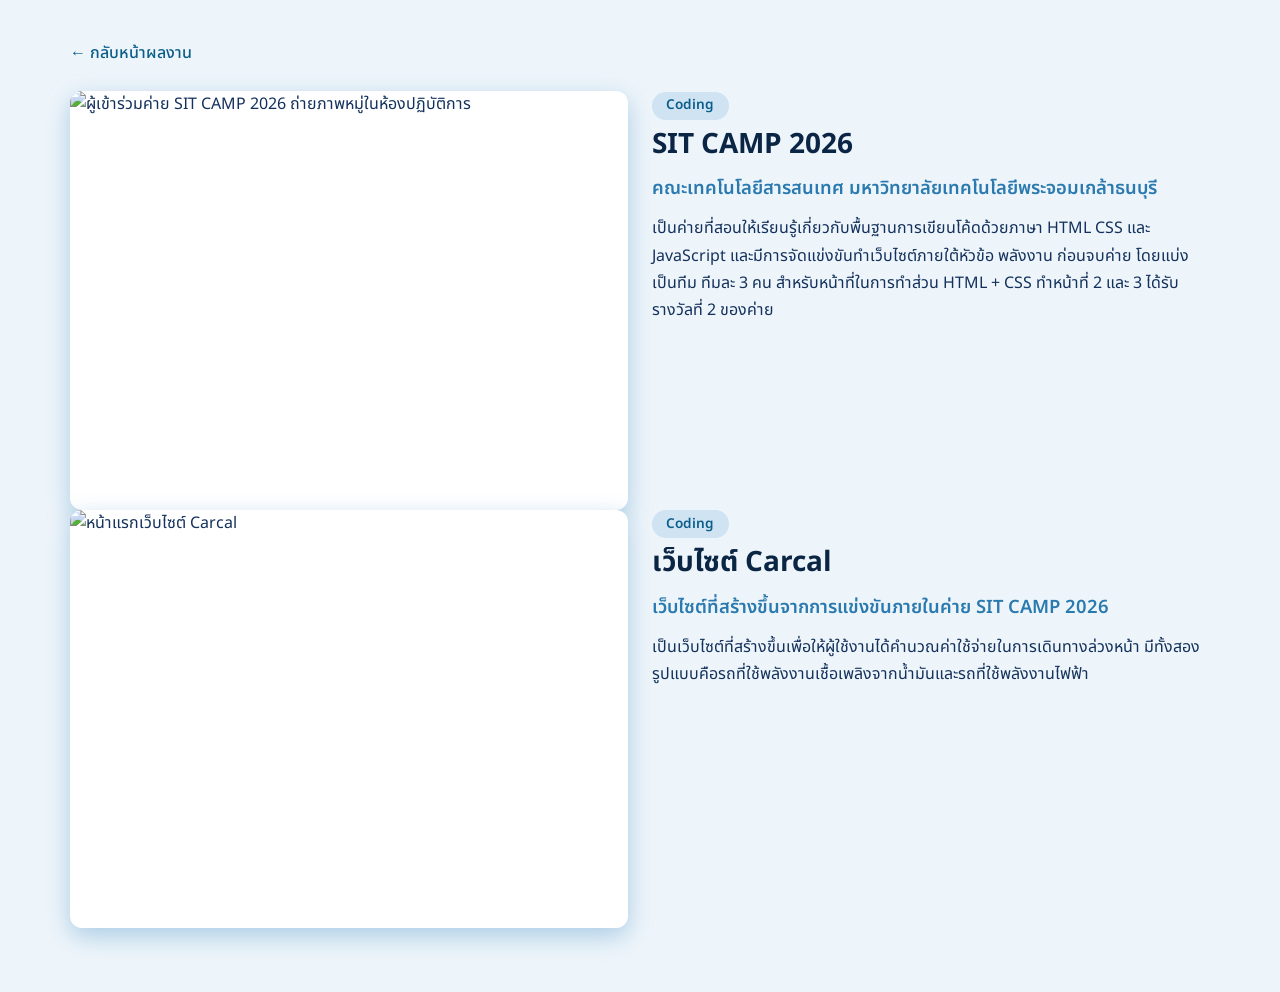
==== detail-sitcamp.html @ 486a6403 "Create detail-sitcamp.html" ====
<!DOCTYPE html>
<html lang="th">

<head>
    <meta charset="UTF-8">
    <meta name="viewport" content="width=device-width, initial-scale=1.0">
    <title>SIT CAMP 2026 | Codefolio/Gam</title>
    <link rel="preconnect" href="https://fonts.googleapis.com">
    <link rel="preconnect" href="https://fonts.gstatic.com" crossorigin>
    <link href="https://fonts.googleapis.com/css2?family=Noto+Sans+Thai:wght@100..900&display=swap" rel="stylesheet">
    <link href="https://cdn.jsdelivr.net/npm/bootstrap@5.3.3/dist/css/bootstrap.min.css" rel="stylesheet">
    <link rel="stylesheet" href="style.css">
</head>

<body>
    <main class="container detail">
        <a href="index.html" class="back-link">← กลับหน้าผลงาน</a>

        <!-- บล็อกที่ 1: SIT CAMP 2026 -->
        <section class="detail-block">
            <div class="row g-4 align-items-start">
                <div class="col-lg-6">
                    <div id="sitCarousel" class="carousel slide detail-carousel" data-bs-ride="carousel">
                        <div class="carousel-indicators">
                            <button type="button" data-bs-target="#sitCarousel" data-bs-slide-to="0"
                                class="active" aria-current="true" aria-label="รูปที่ 1"></button>
                            <button type="button" data-bs-target="#sitCarousel" data-bs-slide-to="1"
                                aria-label="รูปที่ 2"></button>
                            <button type="button" data-bs-target="#sitCarousel" data-bs-slide-to="2"
                                aria-label="รูปที่ 3"></button>
                        </div>
                        <div class="carousel-inner">
                            <div class="carousel-item active">
                                <img src="photo/sit02.jpg" class="d-block w-100" alt="ผู้เข้าร่วมค่าย SIT CAMP 2026 ถ่ายภาพหมู่ในห้องปฏิบัติการ">
                            </div>
                            <div class="carousel-item">
                                <img src="photo/sit03.jpg" class="d-block w-100" alt="บรรยากาศการเรียนในค่าย SIT CAMP 2026">
                            </div>
                            <div class="carousel-item">
                                <img src="photo/sit-camp-2026.jpg" class="d-block w-100" alt="เกียรติบัตร SIT CAMP 2026">
                            </div>
                        </div>
                        <button class="carousel-control-prev" type="button" data-bs-target="#sitCarousel"
                            data-bs-slide="prev">
                            <span class="carousel-control-prev-icon" aria-hidden="true"></span>
                            <span class="visually-hidden">ก่อนหน้า</span>
                        </button>
                        <button class="carousel-control-next" type="button" data-bs-target="#sitCarousel"
                            data-bs-slide="next">
                            <span class="carousel-control-next-icon" aria-hidden="true"></span>
                            <span class="visually-hidden">ถัดไป</span>
                        </button>
                    </div>
                </div>

                <div class="col-lg-6">
                    <span class="work-tag">Coding</span>
                    <h1 class="detail-title">SIT CAMP 2026</h1>
                    <h2 class="detail-subtitle">คณะเทคโนโลยีสารสนเทศ มหาวิทยาลัยเทคโนโลยีพระจอมเกล้าธนบุรี</h2>
                    <p class="detail-text">เป็นค่ายที่สอนให้เรียนรู้เกี่ยวกับพื้นฐานการเขียนโค้ดด้วยภาษา HTML CSS
                        และ JavaScript และมีการจัดแข่งขันทำเว็บไซต์ภายใต้หัวข้อ พลังงาน ก่อนจบค่าย
                        โดยแบ่งเป็นทีม ทีมละ 3 คน สำหรับหน้าที่ในการทำส่วน HTML + CSS ทำหน้าที่ 2 และ 3
                        ได้รับรางวัลที่ 2 ของค่าย</p>
                </div>
            </div>
        </section>

        <!-- บล็อกที่ 2: เว็บไซต์ Carcal -->
        <section class="detail-block">
            <div class="row g-4 align-items-start">
                <div class="col-lg-6">
                    <div id="carcalCarousel" class="carousel slide detail-carousel carousel-contain" data-bs-ride="carousel">
                        <div class="carousel-indicators">
                            <button type="button" data-bs-target="#carcalCarousel" data-bs-slide-to="0"
                                class="active" aria-current="true" aria-label="รูปที่ 1"></button>
                            <button type="button" data-bs-target="#carcalCarousel" data-bs-slide-to="1"
                                aria-label="รูปที่ 2"></button>
                            <button type="button" data-bs-target="#carcalCarousel" data-bs-slide-to="2"
                                aria-label="รูปที่ 3"></button>
                            <button type="button" data-bs-target="#carcalCarousel" data-bs-slide-to="3"
                                aria-label="รูปที่ 4"></button>
                        </div>
                        <div class="carousel-inner">
                            <div class="carousel-item active">
                                <img src="photo/carcal01.jpg" class="d-block w-100" alt="หน้าแรกเว็บไซต์ Carcal">
                            </div>
                            <div class="carousel-item">
                                <img src="photo/carcal02.jpg" class="d-block w-100" alt="หน้าคำนวณค่าน้ำมัน">
                            </div>
                            <div class="carousel-item">
                                <img src="photo/carcal03.jpg" class="d-block w-100" alt="หน้าคำนวณค่าชาร์จรถไฟฟ้า">
                            </div>
                            <div class="carousel-item">
                                <img src="photo/qr-carcal.jpeg" class="d-block w-100" alt="QR Code เข้าเว็บไซต์ Carcal">
                            </div>
                        </div>
                        <button class="carousel-control-prev" type="button" data-bs-target="#carcalCarousel"
                            data-bs-slide="prev">
                            <span class="carousel-control-prev-icon" aria-hidden="true"></span>
                            <span class="visually-hidden">ก่อนหน้า</span>
                        </button>
                        <button class="carousel-control-next" type="button" data-bs-target="#carcalCarousel"
                            data-bs-slide="next">
                            <span class="carousel-control-next-icon" aria-hidden="true"></span>
                            <span class="visually-hidden">ถัดไป</span>
                        </button>
                    </div>
                </div>

                <div class="col-lg-6">
                    <span class="work-tag">Coding</span>
                    <h2 class="detail-title">เว็บไซต์ Carcal</h2>
                    <h3 class="detail-subtitle">เว็บไซต์ที่สร้างขึ้นจากการแข่งขันภายในค่าย SIT CAMP 2026</h3>
                    <p class="detail-text">เป็นเว็บไซต์ที่สร้างขึ้นเพื่อให้ผู้ใช้งานได้คำนวณค่าใช้จ่ายในการเดินทางล่วงหน้า
                        มีทั้งสองรูปแบบคือรถที่ใช้พลังงานเชื้อเพลิงจากน้ำมันและรถที่ใช้พลังงานไฟฟ้า</p>
                </div>
            </div>
        </section>
    </main>

    <script src="https://cdn.jsdelivr.net/npm/bootstrap@5.3.3/dist/js/bootstrap.bundle.min.js"></script>
</body>

</html>
---- style.css ----
:root {
    --text: #0b2545;
    --topic: #2a7ab0;
    --answer: #13315c;
    --paper: #eef5fa;
    --line: #2f80c0;
    --border: #cfe3f3;
    --shadow: rgba(47, 128, 192, 0.35);
    --m6: #0b5e8a;
    --m6-dark: #084868;
    --space: #ffffff;
}

body {
    font-family: "Noto Sans Thai", sans-serif;
    background-color: var(--paper);
    color: var(--answer);
    line-height: 1.7;
}

/* ---------- Profile ---------- */
.profile {
    background-color: var(--paper);
    border-bottom: 4px solid var(--line);
    padding: 3rem 0;
}

.profile-photo {
    width: 100%;
    max-width: 260px;
    aspect-ratio: 1 / 1;
    object-fit: cover;
    border-radius: 50%;
    border: 15px solid var(--border);
    box-shadow: 0 0 50px var(--shadow);
    background: var(--space);
}

.profile-name {
    color: var(--text);
    font-weight: 700;
    margin-bottom: 0;
}

.profile-sub {
    color: var(--m6);
    font-weight: 600;
    margin-bottom: 1rem;
}

.profile-info {
    display: grid;
    grid-template-columns: max-content 1fr;
    gap: 0.25rem 1.25rem;
}

.profile-info dt {
    color: var(--topic);
    font-weight: 600;
}

.profile-info dd {
    color: var(--answer);
    font-weight: 400;
    margin: 0;
}

.profile-about {
    color: var(--text);
}

/* ---------- Filter ---------- */
.filter-bar {
    position: sticky;
    top: 0;
    z-index: 10;
    display: flex;
    flex-wrap: wrap;
    gap: 0.5rem;
    margin-bottom: 1.5rem;
    padding: 0.75rem 0;
    background: var(--paper);
    border-bottom: 1px solid var(--border);
}

.filter-bar label {
    padding: 0.4rem 1.25rem;
    border: 1px solid var(--m6);
    border-radius: 999px;
    background: var(--space);
    color: var(--m6);
    font-weight: 500;
    cursor: pointer;
    transition: background .15s, color .15s, border-color .15s;
}

.filter-bar label:hover {
    background: var(--border);
    border-color: var(--m6);
}

#cat-all:checked ~ .filter-bar label[for="cat-all"],
#cat-media:checked ~ .filter-bar label[for="cat-media"],
#cat-coding:checked ~ .filter-bar label[for="cat-coding"] {
    background: var(--m6);
    border-color: var(--m6);
    color: var(--space);
}

#cat-all:focus-visible ~ .filter-bar label[for="cat-all"],
#cat-media:focus-visible ~ .filter-bar label[for="cat-media"],
#cat-coding:focus-visible ~ .filter-bar label[for="cat-coding"] {
    outline: 3px solid var(--line);
    outline-offset: 2px;
}

#cat-media:checked ~ .work-list .work:not([data-category="Media"]),
#cat-coding:checked ~ .work-list .work:not([data-category="Coding"]) {
    display: none;
}

/* ---------- Works ---------- */
.work {
    padding: 3rem 0;
    border-bottom: 1px solid var(--border);
}

.work-media {
    width: 100%;
    height: auto;
    border-radius: 12px;
    box-shadow: 0 8px 24px var(--shadow);
}

.work-tag {
    display: inline-block;
    padding: 0.15rem 0.9rem;
    margin-bottom: 0.5rem;
    border-radius: 999px;
    background: var(--border);
    color: var(--m6);
    font-size: 0.85rem;
    font-weight: 600;
}

.work-title {
    color: var(--text);
    font-weight: 700;
    font-size: 1.25rem;
}

.work-desc {
    color: var(--answer);
}

.btn-detail {
    display: inline-block;
    padding: 0.5rem 1.5rem;
    border-radius: 999px;
    background: var(--m6);
    color: var(--space);
    text-decoration: none;
    font-weight: 500;
    transition: background .15s;
}

.btn-detail:hover {
    background: var(--m6-dark);
    color: var(--space);
}

/* ---------- Detail page ---------- */
.detail {
    padding: 2.5rem 0 4rem;
}

.back-link {
    display: inline-block;
    margin-bottom: 1.5rem;
    color: var(--m6);
    text-decoration: none;
    font-weight: 500;
}

.back-link:hover {
    color: var(--m6-dark);
    text-decoration: underline;
}

.detail-carousel {
    border-radius: 12px;
    overflow: hidden;
    box-shadow: 0 8px 24px var(--shadow);
    background: var(--space);
}

.detail-carousel img {
    aspect-ratio: 4 / 3;
    object-fit: cover;
}

.detail-title {
    color: var(--text);
    font-weight: 700;
    font-size: 1.75rem;
    margin-bottom: 1rem;
}

.detail-subtitle {
    color: var(--topic);
    font-weight: 600;
    font-size: 1.15rem;
    margin-bottom: 1rem;
}

.detail-text {
    color: var(--answer);
}
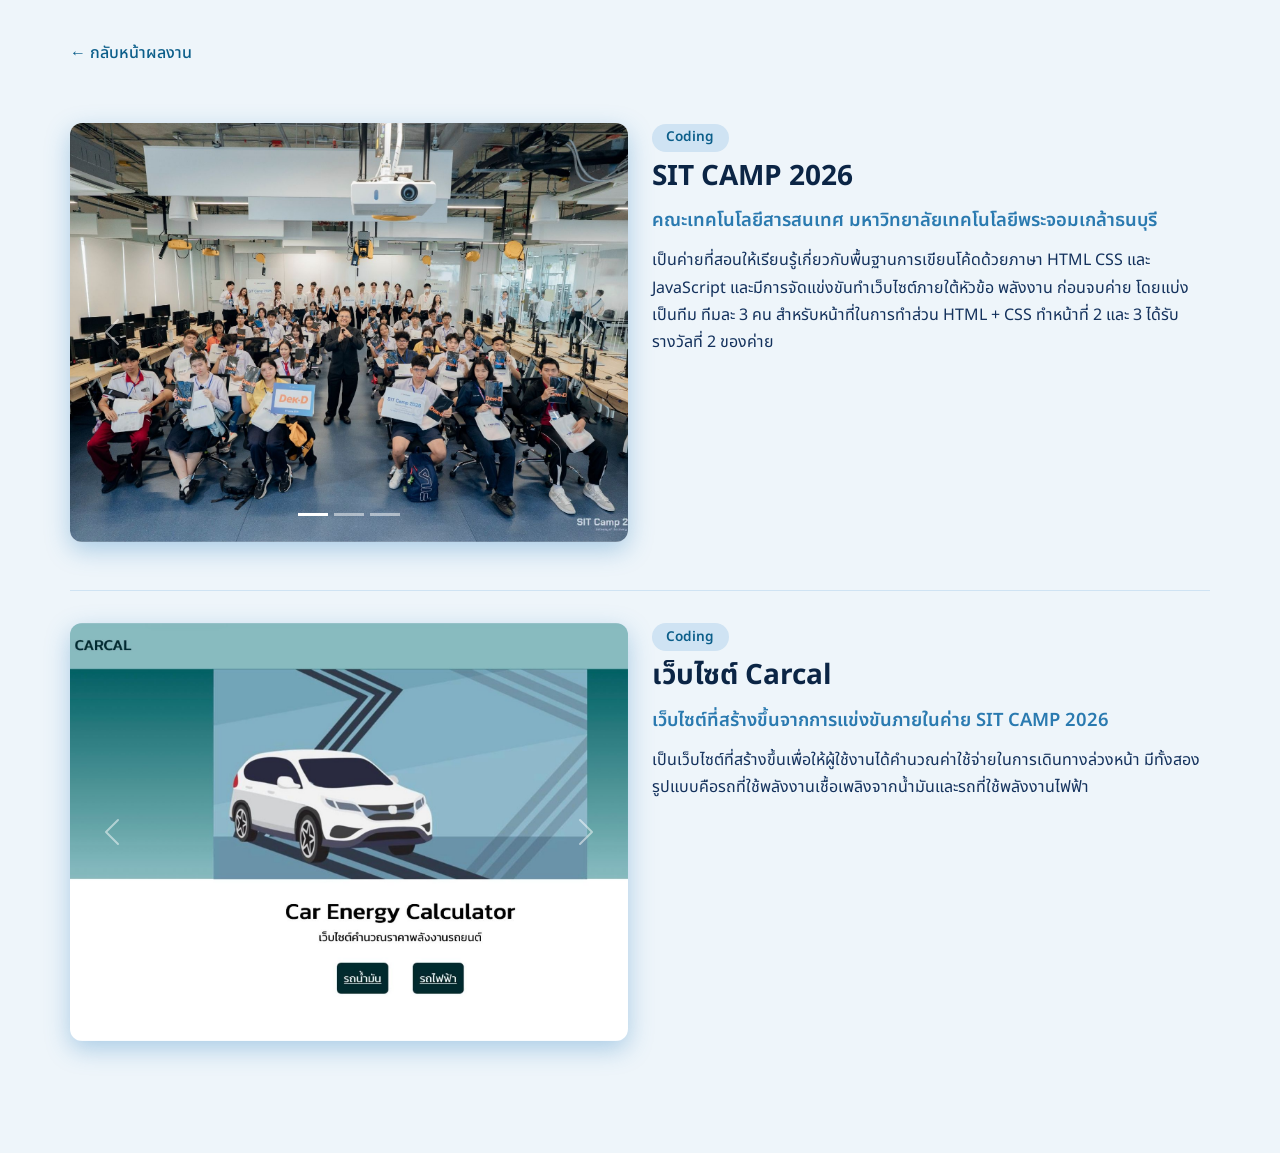
==== commit 03cf17aa: "Update detail-sitcamp.html" ====
--- a/detail-sitcamp.html
+++ b/detail-sitcamp.html
@@ -31,13 +31,13 @@
                         </div>
                         <div class="carousel-inner">
                             <div class="carousel-item active">
-                                <img src="photo/sit02.jpg" class="d-block w-100" alt="ผู้เข้าร่วมค่าย SIT CAMP 2026 ถ่ายภาพหมู่ในห้องปฏิบัติการ">
+                                <img src="sit 02.jpg" class="d-block w-100" alt="ผู้เข้าร่วมค่าย SIT CAMP 2026 ถ่ายภาพหมู่ในห้องปฏิบัติการ">
                             </div>
                             <div class="carousel-item">
-                                <img src="photo/sit03.jpg" class="d-block w-100" alt="บรรยากาศการเรียนในค่าย SIT CAMP 2026">
+                                <img src="sit 03.jpg" class="d-block w-100" alt="บรรยากาศการเรียนในค่าย SIT CAMP 2026">
                             </div>
                             <div class="carousel-item">
-                                <img src="photo/sit-camp-2026.jpg" class="d-block w-100" alt="เกียรติบัตร SIT CAMP 2026">
+                                <img src="sit camp 2026.jpg" class="d-block w-100" alt="เกียรติบัตร SIT CAMP 2026">
                             </div>
                         </div>
                         <button class="carousel-control-prev" type="button" data-bs-target="#sitCarousel"
@@ -82,16 +82,16 @@
                         </div>
                         <div class="carousel-inner">
                             <div class="carousel-item active">
-                                <img src="photo/carcal01.jpg" class="d-block w-100" alt="หน้าแรกเว็บไซต์ Carcal">
+                                <img src="carcal01.jpg" class="d-block w-100" alt="หน้าแรกเว็บไซต์ Carcal">
                             </div>
                             <div class="carousel-item">
-                                <img src="photo/carcal02.jpg" class="d-block w-100" alt="หน้าคำนวณค่าน้ำมัน">
+                                <img src="carcal02.jpg" class="d-block w-100" alt="หน้าคำนวณค่าน้ำมัน">
                             </div>
                             <div class="carousel-item">
-                                <img src="photo/carcal03.jpg" class="d-block w-100" alt="หน้าคำนวณค่าชาร์จรถไฟฟ้า">
+                                <img src="carcal03.jpg" class="d-block w-100" alt="หน้าคำนวณค่าชาร์จรถไฟฟ้า">
                             </div>
                             <div class="carousel-item">
-                                <img src="photo/qr-carcal.jpeg" class="d-block w-100" alt="QR Code เข้าเว็บไซต์ Carcal">
+                                <img src="Qr carcal.jpeg" class="d-block w-100" alt="QR Code เข้าเว็บไซต์ Carcal">
                             </div>
                         </div>
                         <button class="carousel-control-prev" type="button" data-bs-target="#carcalCarousel"
--- a/style.css
+++ b/style.css
@@ -216,3 +216,21 @@
 .detail-text {
     color: var(--answer);
 }
+
+/* ---------- Detail: หลายบล็อก ---------- */
+.detail-block {
+    padding: 2rem 0 3rem;
+    border-bottom: 1px solid var(--border);
+}
+
+.detail-block:last-of-type {
+    border-bottom: none;
+}
+
+.carousel-contain {
+    background: var(--border);
+}
+
+.carousel-contain img {
+    object-fit: contain;
+}
